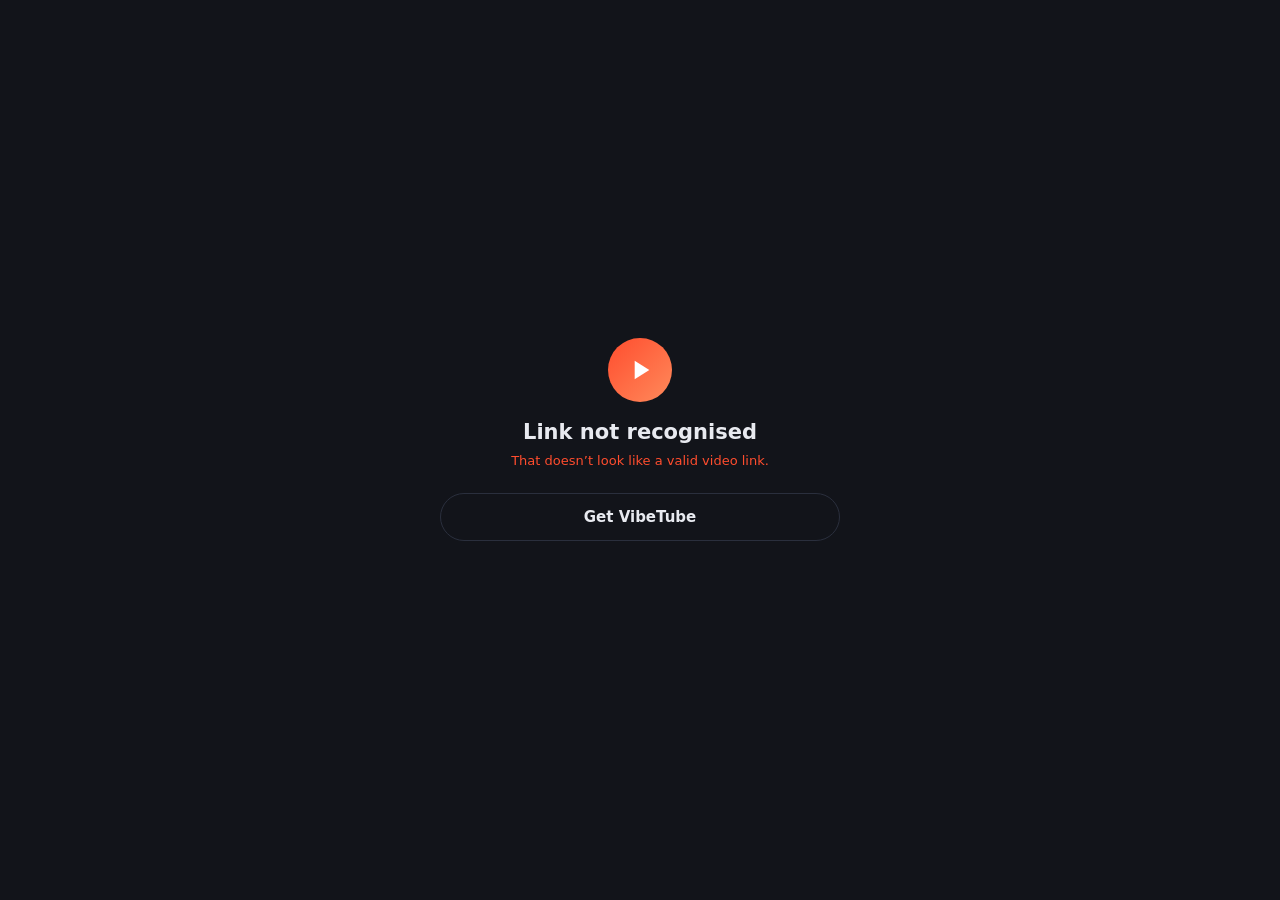
==== docs/w/index.html @ 4e47253e "feat: share VibeTube links that open directly in the app Sharing handed out https://youtu.be/<id>, s" ====
<!doctype html>
<html lang="en">
<head>
<meta charset="utf-8">
<meta name="viewport" content="width=device-width, initial-scale=1, viewport-fit=cover">
<title>Open in VibeTube</title>
<meta name="robots" content="noindex">

<meta property="og:title" content="Watch on VibeTube">
<meta property="og:description" content="Open this video in VibeTube.">
<meta property="og:type" content="video.other">
<meta name="theme-color" content="#12141a">

<style>
  :root { --bg:#12141a; --surface:#1a1d26; --text:#e8eaf0; --muted:#8b93a7;
          --primary:#ff4d2e; --border:#2a2f3d; }
  * { box-sizing:border-box; }
  body { margin:0; min-height:100dvh; background:var(--bg); color:var(--text);
         font-family:system-ui,-apple-system,"Segoe UI",Roboto,sans-serif;
         display:grid; place-items:center; padding:24px; }
  .card { width:100%; max-width:400px; text-align:center; }
  .logo { width:64px; height:64px; border-radius:50%; margin:0 auto 18px;
          background:linear-gradient(135deg,var(--primary),#ff8a5b);
          display:grid; place-items:center; }
  .logo svg { width:32px; height:32px; fill:#fff; }
  h1 { font-size:21px; margin:0 0 6px; }
  p  { color:var(--muted); font-size:14px; line-height:1.5; margin:0 0 22px; }
  .thumb { width:100%; aspect-ratio:16/9; border-radius:12px; margin-bottom:20px;
           background:#000 center/cover no-repeat; border:1px solid var(--border);
           display:none; }
  .btn { display:block; width:100%; padding:14px 18px; border-radius:26px;
         font-size:15px; font-weight:700; text-decoration:none; border:0;
         cursor:pointer; margin-bottom:10px; font-family:inherit; }
  .primary { background:var(--primary); color:#fff; }
  .ghost { background:transparent; color:var(--text); border:1px solid var(--border); }
  .hint { font-size:12px; color:var(--muted); margin-top:16px; }
  .hint code { background:var(--surface); padding:2px 6px; border-radius:5px;
               font-size:11px; word-break:break-all; }
  .err { color:var(--primary); font-size:13px; }
</style>
</head>
<body>
<div class="card">
  <div class="logo" aria-hidden="true">
    <svg viewBox="0 0 24 24"><path d="M8 5v14l11-7z"/></svg>
  </div>

  <h1 id="title">Opening in VibeTube…</h1>
  <p id="sub">If the app doesn’t open automatically, tap below.</p>

  <div class="thumb" id="thumb"></div>

  <a class="btn primary" id="open" href="#">Open in VibeTube</a>
  <a class="btn ghost" id="get"
     href="https://github.com/Code-Stride/VibeTube/releases/latest">
     Get VibeTube</a>

  <p class="hint" id="hint"></p>
</div>

<script>
(function () {
  // /VibeTube/w/<id> — also accept ?v=<id> so hand-written links work.
  var parts = location.pathname.split('/').filter(Boolean);
  var i = parts.indexOf('w');
  var id = (i !== -1 && parts[i + 1]) ? parts[i + 1]
         : new URLSearchParams(location.search).get('v') || '';

  var valid = /^[A-Za-z0-9_-]{11}$/.test(id);
  var titleEl = document.getElementById('title');
  var subEl   = document.getElementById('sub');
  var openEl  = document.getElementById('open');
  var hintEl  = document.getElementById('hint');

  if (!valid) {
    titleEl.textContent = 'Link not recognised';
    subEl.innerHTML = '<span class="err">That doesn\u2019t look like a valid ' +
                      'video link.</span>';
    openEl.style.display = 'none';
    return;
  }

  // Thumbnail gives the page something to show while the app launches.
  var thumb = document.getElementById('thumb');
  thumb.style.backgroundImage =
    'url("https://i.ytimg.com/vi/' + id + '/hqdefault.jpg")';
  thumb.style.display = 'block';

  var deep = 'vibetube://watch?v=' + id;
  openEl.href = deep;
  hintEl.innerHTML = 'Video ID <code>' + id + '</code>';

  // On Android the App Link should have opened the app before this page ever
  // rendered. Reaching here usually means it isn't installed (or the link was
  // opened in an in-app browser that bypasses App Links), so try the custom
  // scheme once, then settle into the install prompt.
  var isAndroid = /android/i.test(navigator.userAgent);
  if (isAndroid) {
    var t = setTimeout(function () {
      titleEl.textContent = 'VibeTube isn\u2019t installed';
      subEl.textContent = 'Install VibeTube to watch this video in the app.';
    }, 1500);
    // If we get backgrounded, the app opened — cancel the fallback copy.
    document.addEventListener('visibilitychange', function () {
      if (document.hidden) clearTimeout(t);
    });
    location.href = deep;
  } else {
    titleEl.textContent = 'Watch in VibeTube';
    subEl.textContent = 'VibeTube is an Android app. Open this link on your ' +
                        'phone, or install it below.';
  }
})();
</script>
</body>
</html>
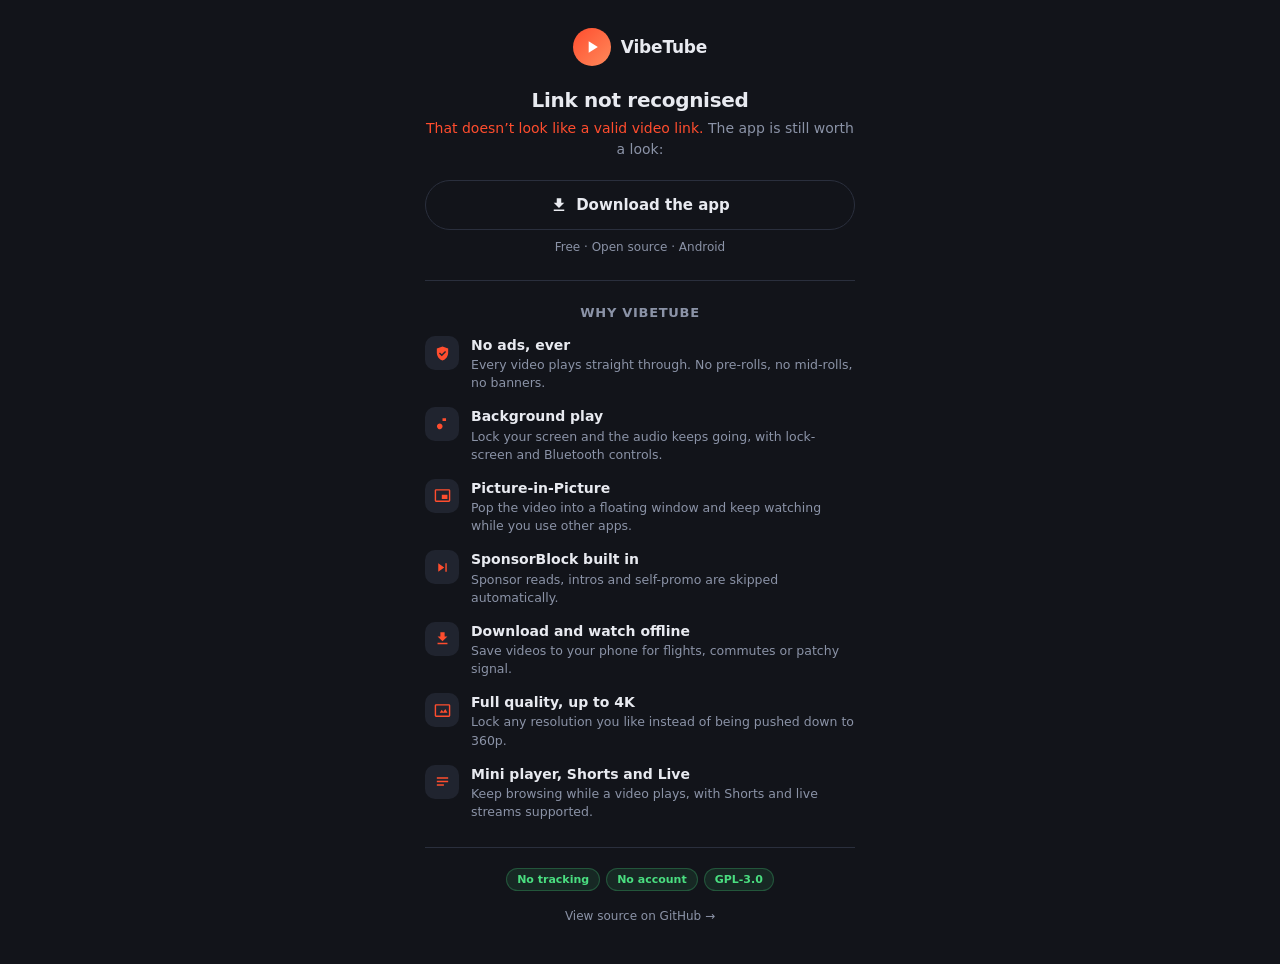
==== commit 3bd82685: "docs: pitch the app on the watch link page Someone tapping a shared VibeTube link without the app in" ====
--- a/docs/w/index.html
+++ b/docs/w/index.html
@@ -3,59 +3,156 @@
 <head>
 <meta charset="utf-8">
 <meta name="viewport" content="width=device-width, initial-scale=1, viewport-fit=cover">
-<title>Open in VibeTube</title>
+<title>Watch on VibeTube</title>
 <meta name="robots" content="noindex">
 
 <meta property="og:title" content="Watch on VibeTube">
-<meta property="og:description" content="Open this video in VibeTube.">
+<meta property="og:description" content="Ad-free YouTube with background play, PiP, SponsorBlock and downloads. Free and open source.">
 <meta property="og:type" content="video.other">
 <meta name="theme-color" content="#12141a">
 
 <style>
-  :root { --bg:#12141a; --surface:#1a1d26; --text:#e8eaf0; --muted:#8b93a7;
-          --primary:#ff4d2e; --border:#2a2f3d; }
+  :root { --bg:#12141a; --surface:#1a1d26; --surface2:#20242f; --text:#e8eaf0;
+          --muted:#8b93a7; --primary:#ff4d2e; --accent:#ff8a5b;
+          --border:#2a2f3d; --green:#4ade80; }
   * { box-sizing:border-box; }
-  body { margin:0; min-height:100dvh; background:var(--bg); color:var(--text);
+  body { margin:0; background:var(--bg); color:var(--text);
          font-family:system-ui,-apple-system,"Segoe UI",Roboto,sans-serif;
-         display:grid; place-items:center; padding:24px; }
-  .card { width:100%; max-width:400px; text-align:center; }
-  .logo { width:64px; height:64px; border-radius:50%; margin:0 auto 18px;
-          background:linear-gradient(135deg,var(--primary),#ff8a5b);
-          display:grid; place-items:center; }
-  .logo svg { width:32px; height:32px; fill:#fff; }
-  h1 { font-size:21px; margin:0 0 6px; }
-  p  { color:var(--muted); font-size:14px; line-height:1.5; margin:0 0 22px; }
-  .thumb { width:100%; aspect-ratio:16/9; border-radius:12px; margin-bottom:20px;
+         padding:28px 20px 40px; -webkit-font-smoothing:antialiased; }
+  .wrap { width:100%; max-width:430px; margin:0 auto; }
+
+  .brand { display:flex; align-items:center; gap:10px; justify-content:center;
+           margin-bottom:22px; }
+  .logo { width:38px; height:38px; border-radius:50%;
+          background:linear-gradient(135deg,var(--primary),var(--accent));
+          display:grid; place-items:center; flex:none; }
+  .logo svg { width:20px; height:20px; fill:#fff; }
+  .brand b { font-size:17px; letter-spacing:-.2px; }
+
+  .thumb { width:100%; aspect-ratio:16/9; border-radius:14px; margin-bottom:18px;
            background:#000 center/cover no-repeat; border:1px solid var(--border);
-           display:none; }
-  .btn { display:block; width:100%; padding:14px 18px; border-radius:26px;
-         font-size:15px; font-weight:700; text-decoration:none; border:0;
-         cursor:pointer; margin-bottom:10px; font-family:inherit; }
+           display:none; position:relative; overflow:hidden; }
+  .thumb::after { content:""; position:absolute; inset:0;
+                  background:radial-gradient(circle at 50% 50%,transparent 40%,rgba(0,0,0,.45)); }
+  .play { position:absolute; inset:0; margin:auto; width:54px; height:54px;
+          border-radius:50%; background:rgba(0,0,0,.55); display:grid;
+          place-items:center; z-index:2; backdrop-filter:blur(2px); }
+  .play svg { width:26px; height:26px; fill:#fff; margin-left:3px; }
+
+  h1 { font-size:20px; margin:0 0 6px; text-align:center; letter-spacing:-.3px; }
+  .sub { color:var(--muted); font-size:14px; line-height:1.5; margin:0 0 20px;
+         text-align:center; }
+
+  .btn { display:flex; align-items:center; justify-content:center; gap:8px;
+         width:100%; padding:15px 18px; border-radius:26px; font-size:15px;
+         font-weight:700; text-decoration:none; border:0; cursor:pointer;
+         margin-bottom:10px; font-family:inherit; }
   .primary { background:var(--primary); color:#fff; }
+  .primary:active { background:#e63e20; }
   .ghost { background:transparent; color:var(--text); border:1px solid var(--border); }
-  .hint { font-size:12px; color:var(--muted); margin-top:16px; }
-  .hint code { background:var(--surface); padding:2px 6px; border-radius:5px;
-               font-size:11px; word-break:break-all; }
-  .err { color:var(--primary); font-size:13px; }
+  .btn svg { width:18px; height:18px; fill:currentColor; }
+  .meta { text-align:center; font-size:12px; color:var(--muted); margin:0 0 26px; }
+
+  .why { border-top:1px solid var(--border); padding-top:24px; }
+  .why h2 { font-size:13px; text-transform:uppercase; letter-spacing:.7px;
+            color:var(--muted); margin:0 0 16px; text-align:center;
+            font-weight:700; }
+  .feat { display:flex; gap:12px; align-items:flex-start; margin-bottom:15px; }
+  .fi { width:34px; height:34px; border-radius:10px; background:var(--surface2);
+        display:grid; place-items:center; flex:none; }
+  .fi svg { width:17px; height:17px; fill:var(--primary); }
+  .ft { font-size:14px; font-weight:650; margin:0 0 2px; line-height:1.3; }
+  .fd { font-size:12.5px; color:var(--muted); margin:0; line-height:1.45; }
+
+  .foot { margin-top:26px; padding-top:20px; border-top:1px solid var(--border);
+          text-align:center; }
+  .badges { display:flex; gap:6px; justify-content:center; flex-wrap:wrap;
+            margin-bottom:14px; }
+  .badge { font-size:11px; color:var(--green); background:rgba(74,222,128,.1);
+           border:1px solid rgba(74,222,128,.25); padding:4px 10px;
+           border-radius:20px; font-weight:600; }
+  .foot a { color:var(--muted); font-size:12px; text-decoration:none; }
+  .foot a:hover { color:var(--text); }
+  .err { color:var(--primary); }
 </style>
 </head>
 <body>
-<div class="card">
-  <div class="logo" aria-hidden="true">
+<div class="wrap">
+
+  <div class="brand">
+    <div class="logo" aria-hidden="true">
+      <svg viewBox="0 0 24 24"><path d="M8 5v14l11-7z"/></svg>
+    </div>
+    <b>VibeTube</b>
+  </div>
+
+  <div class="thumb" id="thumb">
+    <div class="play" aria-hidden="true">
+      <svg viewBox="0 0 24 24"><path d="M8 5v14l11-7z"/></svg>
+    </div>
+  </div>
+
+  <h1 id="title">Opening in VibeTube…</h1>
+  <p class="sub" id="sub">If the app doesn’t open automatically, tap below.</p>
+
+  <a class="btn primary" id="open" href="#">
     <svg viewBox="0 0 24 24"><path d="M8 5v14l11-7z"/></svg>
+    Open in VibeTube
+  </a>
+  <a class="btn ghost js-apk" id="get"
+     href="https://github.com/Code-Stride/VibeTube/releases/latest">
+    <svg viewBox="0 0 24 24"><path d="M5 20h14v-2H5v2zM19 9h-4V3H9v6H5l7 7 7-7z"/></svg>
+    <span id="getLabel">Download the app</span>
+  </a>
+  <p class="meta" id="meta">Free · Open source · Android</p>
+
+  <section class="why">
+    <h2>Why VibeTube</h2>
+
+    <div class="feat">
+      <div class="fi"><svg viewBox="0 0 24 24"><path d="M12 2L4 5v6c0 5 3.4 9.7 8 11 4.6-1.3 8-6 8-11V5l-8-3zm-1 14l-4-4 1.4-1.4L11 13.2l4.6-4.6L17 10l-6 6z"/></svg></div>
+      <div><p class="ft">No ads, ever</p><p class="fd">Every video plays straight through. No pre-rolls, no mid-rolls, no banners.</p></div>
+    </div>
+
+    <div class="feat">
+      <div class="fi"><svg viewBox="0 0 24 24"><path d="M12 3v10.6a4 4 0 100 2V7h5V3h-5z"/></svg></div>
+      <div><p class="ft">Background play</p><p class="fd">Lock your screen and the audio keeps going, with lock-screen and Bluetooth controls.</p></div>
+    </div>
+
+    <div class="feat">
+      <div class="fi"><svg viewBox="0 0 24 24"><path d="M19 11h-8v6h8v-6zm4 8V5a2 2 0 00-2-2H3a2 2 0 00-2 2v14a2 2 0 002 2h18a2 2 0 002-2zm-2 .02H3V4.98h18v14.04z"/></svg></div>
+      <div><p class="ft">Picture-in-Picture</p><p class="fd">Pop the video into a floating window and keep watching while you use other apps.</p></div>
+    </div>
+
+    <div class="feat">
+      <div class="fi"><svg viewBox="0 0 24 24"><path d="M6 18l8.5-6L6 6v12zM16 6v12h2V6h-2z"/></svg></div>
+      <div><p class="ft">SponsorBlock built in</p><p class="fd">Sponsor reads, intros and self-promo are skipped automatically.</p></div>
+    </div>
+
+    <div class="feat">
+      <div class="fi"><svg viewBox="0 0 24 24"><path d="M5 20h14v-2H5v2zM19 9h-4V3H9v6H5l7 7 7-7z"/></svg></div>
+      <div><p class="ft">Download and watch offline</p><p class="fd">Save videos to your phone for flights, commutes or patchy signal.</p></div>
+    </div>
+
+    <div class="feat">
+      <div class="fi"><svg viewBox="0 0 24 24"><path d="M21 3H3a2 2 0 00-2 2v14a2 2 0 002 2h18a2 2 0 002-2V5a2 2 0 00-2-2zm0 16H3V5h18v14zM8 15l3-4 2 3 3-4 3 5H8z"/></svg></div>
+      <div><p class="ft">Full quality, up to 4K</p><p class="fd">Lock any resolution you like instead of being pushed down to 360p.</p></div>
+    </div>
+
+    <div class="feat">
+      <div class="fi"><svg viewBox="0 0 24 24"><path d="M4 6h16v2H4V6zm0 5h16v2H4v-2zm0 5h10v2H4v-2z"/></svg></div>
+      <div><p class="ft">Mini player, Shorts and Live</p><p class="fd">Keep browsing while a video plays, with Shorts and live streams supported.</p></div>
+    </div>
+  </section>
+
+  <div class="foot">
+    <div class="badges">
+      <span class="badge">No tracking</span>
+      <span class="badge">No account</span>
+      <span class="badge">GPL-3.0</span>
+    </div>
+    <a href="https://github.com/Code-Stride/VibeTube">View source on GitHub →</a>
   </div>
-
-  <h1 id="title">Opening in VibeTube…</h1>
-  <p id="sub">If the app doesn’t open automatically, tap below.</p>
-
-  <div class="thumb" id="thumb"></div>
-
-  <a class="btn primary" id="open" href="#">Open in VibeTube</a>
-  <a class="btn ghost" id="get"
-     href="https://github.com/Code-Stride/VibeTube/releases/latest">
-     Get VibeTube</a>
-
-  <p class="hint" id="hint"></p>
 </div>
 
 <script>
@@ -70,46 +167,65 @@
   var titleEl = document.getElementById('title');
   var subEl   = document.getElementById('sub');
   var openEl  = document.getElementById('open');
-  var hintEl  = document.getElementById('hint');
+  var getLbl  = document.getElementById('getLabel');
 
   if (!valid) {
     titleEl.textContent = 'Link not recognised';
     subEl.innerHTML = '<span class="err">That doesn\u2019t look like a valid ' +
-                      'video link.</span>';
+                      'video link.</span> The app is still worth a look:';
     openEl.style.display = 'none';
-    return;
+  } else {
+    var thumb = document.getElementById('thumb');
+    thumb.style.backgroundImage =
+      'url("https://i.ytimg.com/vi/' + id + '/hqdefault.jpg")';
+    thumb.style.display = 'block';
+
+    var deep = 'vibetube://watch?v=' + id;
+    openEl.href = deep;
+
+    // On Android the App Link should have opened the app before this page
+    // rendered. Reaching here usually means it isn't installed, so try the
+    // custom scheme once then settle into the install pitch.
+    if (/android/i.test(navigator.userAgent)) {
+      var t = setTimeout(function () {
+        titleEl.textContent = 'Watch this in VibeTube';
+        subEl.textContent = 'VibeTube plays it ad-free, in the background, ' +
+                            'and lets you save it offline.';
+      }, 1500);
+      document.addEventListener('visibilitychange', function () {
+        if (document.hidden) clearTimeout(t);   // app opened
+      });
+      location.href = deep;
+    } else {
+      titleEl.textContent = 'Watch this in VibeTube';
+      subEl.textContent = 'VibeTube is an Android app. Open this link on ' +
+                          'your phone, or grab the APK below.';
+    }
   }
 
-  // Thumbnail gives the page something to show while the app launches.
-  var thumb = document.getElementById('thumb');
-  thumb.style.backgroundImage =
-    'url("https://i.ytimg.com/vi/' + id + '/hqdefault.jpg")';
-  thumb.style.display = 'block';
-
-  var deep = 'vibetube://watch?v=' + id;
-  openEl.href = deep;
-  hintEl.innerHTML = 'Video ID <code>' + id + '</code>';
-
-  // On Android the App Link should have opened the app before this page ever
-  // rendered. Reaching here usually means it isn't installed (or the link was
-  // opened in an in-app browser that bypasses App Links), so try the custom
-  // scheme once, then settle into the install prompt.
-  var isAndroid = /android/i.test(navigator.userAgent);
-  if (isAndroid) {
-    var t = setTimeout(function () {
-      titleEl.textContent = 'VibeTube isn\u2019t installed';
-      subEl.textContent = 'Install VibeTube to watch this video in the app.';
-    }, 1500);
-    // If we get backgrounded, the app opened — cancel the fallback copy.
-    document.addEventListener('visibilitychange', function () {
-      if (document.hidden) clearTimeout(t);
-    });
-    location.href = deep;
-  } else {
-    titleEl.textContent = 'Watch in VibeTube';
-    subEl.textContent = 'VibeTube is an Android app. Open this link on your ' +
-                        'phone, or install it below.';
-  }
+  // Point the button at the actual APK rather than the releases page, so it
+  // is one tap instead of three. Mirrors the main site's resolver.
+  fetch('https://api.github.com/repos/Code-Stride/VibeTube/releases?per_page=20')
+    .then(function (r) { return r.json(); })
+    .then(function (rs) {
+      if (!Array.isArray(rs)) return;
+      for (var j = 0; j < rs.length; j++) {
+        var a = (rs[j].assets || []).filter(function (x) {
+          return /\.apk$/i.test(x.name);
+        })[0];
+        if (a) {
+          var el = document.getElementById('get');
+          el.href = a.browser_download_url;
+          el.setAttribute('download', a.name);
+          getLbl.textContent = 'Download APK';
+          document.getElementById('meta').textContent =
+            rs[j].tag_name + ' · ' + (a.size / 1048576).toFixed(0) +
+            ' MB · Free · Open source';
+          return;
+        }
+      }
+    })
+    .catch(function () { /* keep the releases-page fallback */ });
 })();
 </script>
 </body>
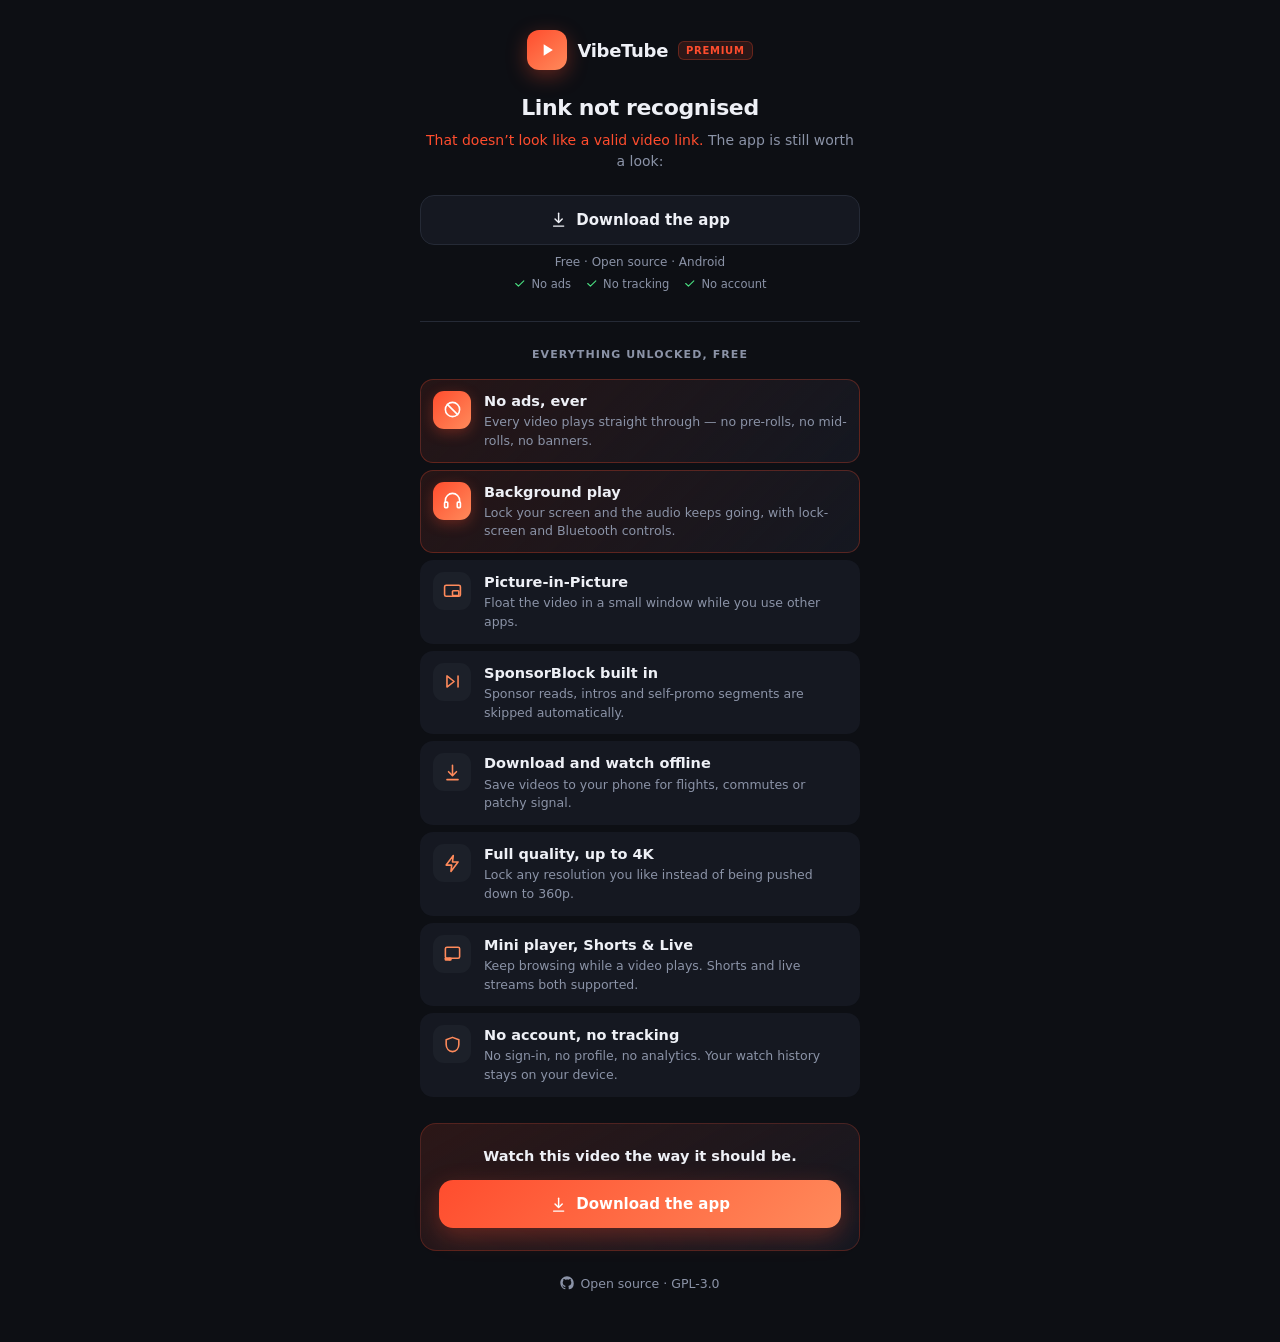
==== commit 5414a6f7: "docs: rebuild the watch page with the site's SVG icon set The page I added last used inline filled-p" ====
--- a/docs/w/index.html
+++ b/docs/w/index.html
@@ -7,151 +7,229 @@
 <meta name="robots" content="noindex">
 
 <meta property="og:title" content="Watch on VibeTube">
-<meta property="og:description" content="Ad-free YouTube with background play, PiP, SponsorBlock and downloads. Free and open source.">
+<meta property="og:description" content="Ad-free YouTube with background play, PiP, SponsorBlock and offline downloads. Free and open source.">
 <meta property="og:type" content="video.other">
-<meta name="theme-color" content="#12141a">
+<meta name="theme-color" content="#0d0f14">
 
 <style>
-  :root { --bg:#12141a; --surface:#1a1d26; --surface2:#20242f; --text:#e8eaf0;
-          --muted:#8b93a7; --primary:#ff4d2e; --accent:#ff8a5b;
-          --border:#2a2f3d; --green:#4ade80; }
-  * { box-sizing:border-box; }
-  body { margin:0; background:var(--bg); color:var(--text);
-         font-family:system-ui,-apple-system,"Segoe UI",Roboto,sans-serif;
-         padding:28px 20px 40px; -webkit-font-smoothing:antialiased; }
-  .wrap { width:100%; max-width:430px; margin:0 auto; }
-
-  .brand { display:flex; align-items:center; gap:10px; justify-content:center;
-           margin-bottom:22px; }
-  .logo { width:38px; height:38px; border-radius:50%;
-          background:linear-gradient(135deg,var(--primary),var(--accent));
-          display:grid; place-items:center; flex:none; }
-  .logo svg { width:20px; height:20px; fill:#fff; }
-  .brand b { font-size:17px; letter-spacing:-.2px; }
-
-  .thumb { width:100%; aspect-ratio:16/9; border-radius:14px; margin-bottom:18px;
-           background:#000 center/cover no-repeat; border:1px solid var(--border);
-           display:none; position:relative; overflow:hidden; }
-  .thumb::after { content:""; position:absolute; inset:0;
-                  background:radial-gradient(circle at 50% 50%,transparent 40%,rgba(0,0,0,.45)); }
-  .play { position:absolute; inset:0; margin:auto; width:54px; height:54px;
-          border-radius:50%; background:rgba(0,0,0,.55); display:grid;
-          place-items:center; z-index:2; backdrop-filter:blur(2px); }
-  .play svg { width:26px; height:26px; fill:#fff; margin-left:3px; }
-
-  h1 { font-size:20px; margin:0 0 6px; text-align:center; letter-spacing:-.3px; }
-  .sub { color:var(--muted); font-size:14px; line-height:1.5; margin:0 0 20px;
-         text-align:center; }
-
-  .btn { display:flex; align-items:center; justify-content:center; gap:8px;
-         width:100%; padding:15px 18px; border-radius:26px; font-size:15px;
-         font-weight:700; text-decoration:none; border:0; cursor:pointer;
-         margin-bottom:10px; font-family:inherit; }
-  .primary { background:var(--primary); color:#fff; }
-  .primary:active { background:#e63e20; }
-  .ghost { background:transparent; color:var(--text); border:1px solid var(--border); }
-  .btn svg { width:18px; height:18px; fill:currentColor; }
-  .meta { text-align:center; font-size:12px; color:var(--muted); margin:0 0 26px; }
-
-  .why { border-top:1px solid var(--border); padding-top:24px; }
-  .why h2 { font-size:13px; text-transform:uppercase; letter-spacing:.7px;
-            color:var(--muted); margin:0 0 16px; text-align:center;
-            font-weight:700; }
-  .feat { display:flex; gap:12px; align-items:flex-start; margin-bottom:15px; }
-  .fi { width:34px; height:34px; border-radius:10px; background:var(--surface2);
-        display:grid; place-items:center; flex:none; }
-  .fi svg { width:17px; height:17px; fill:var(--primary); }
-  .ft { font-size:14px; font-weight:650; margin:0 0 2px; line-height:1.3; }
-  .fd { font-size:12.5px; color:var(--muted); margin:0; line-height:1.45; }
-
-  .foot { margin-top:26px; padding-top:20px; border-top:1px solid var(--border);
-          text-align:center; }
-  .badges { display:flex; gap:6px; justify-content:center; flex-wrap:wrap;
-            margin-bottom:14px; }
-  .badge { font-size:11px; color:var(--green); background:rgba(74,222,128,.1);
-           border:1px solid rgba(74,222,128,.25); padding:4px 10px;
-           border-radius:20px; font-weight:600; }
-  .foot a { color:var(--muted); font-size:12px; text-decoration:none; }
-  .foot a:hover { color:var(--text); }
-  .err { color:var(--primary); }
+  :root{
+    --bg:#0d0f14; --surface:#151821; --surface2:#1c2029; --text:#eef0f6;
+    --muted:#8b93a7; --primary:#ff4d2e; --primary2:#ff8a5b; --border:#252a36;
+    --green:#4ade80;
+  }
+  *{box-sizing:border-box}
+  html{-webkit-text-size-adjust:100%}
+  body{
+    margin:0; background:var(--bg); color:var(--text);
+    font-family:system-ui,-apple-system,"Segoe UI",Roboto,sans-serif;
+    -webkit-font-smoothing:antialiased; padding:0 20px 48px;
+    position:relative; overflow-x:hidden;
+  }
+  /* Ambient glow so the page doesn't read as a flat dark rectangle. */
+  body::before{
+    content:""; position:fixed; inset:-30% -30% auto -30%; height:70vh; z-index:-1;
+    background:
+      radial-gradient(48% 42% at 50% 0%, rgba(255,77,46,.16), transparent 70%),
+      radial-gradient(38% 36% at 85% 8%, rgba(255,138,91,.10), transparent 70%);
+    pointer-events:none;
+  }
+  .wrap{width:100%; max-width:440px; margin:0 auto; padding-top:30px}
+
+  .icon{width:1.15em;height:1.15em;display:inline-block;vertical-align:-.15em;
+        fill:none;stroke:currentColor;stroke-width:2;stroke-linecap:round;
+        stroke-linejoin:round;flex:0 0 auto}
+  .icon-fill{fill:currentColor;stroke:none}
+
+  /* ---- brand ---- */
+  .brand{display:flex;align-items:center;gap:10px;justify-content:center;
+         margin-bottom:24px}
+  .brand-mark{width:40px;height:40px;border-radius:12px;flex:none;
+    background:linear-gradient(140deg,var(--primary),var(--primary2));
+    display:grid;place-items:center;color:#fff;
+    box-shadow:0 6px 20px rgba(255,77,46,.34)}
+  .brand-mark .icon{width:20px;height:20px}
+  .brand b{font-size:18px;letter-spacing:-.3px}
+  .brand .tag{font-size:10px;font-weight:800;letter-spacing:.7px;
+    color:var(--primary);background:rgba(255,77,46,.13);
+    border:1px solid rgba(255,77,46,.28);padding:3px 7px;border-radius:6px}
+
+  /* ---- video card ---- */
+  .vid{position:relative;width:100%;aspect-ratio:16/9;border-radius:16px;
+    overflow:hidden;border:1px solid var(--border);background:#000 center/cover no-repeat;
+    margin-bottom:20px;display:none;box-shadow:0 16px 40px rgba(0,0,0,.5)}
+  .vid::after{content:"";position:absolute;inset:0;
+    background:linear-gradient(180deg,transparent 45%,rgba(0,0,0,.55))}
+  .vid .play{position:absolute;inset:0;margin:auto;width:58px;height:58px;
+    border-radius:50%;background:rgba(13,15,20,.62);border:1px solid rgba(255,255,255,.16);
+    display:grid;place-items:center;z-index:2;color:#fff;backdrop-filter:blur(3px)}
+  .vid .play .icon{width:22px;height:22px;margin-left:3px}
+
+  h1{font-size:22px;line-height:1.25;margin:0 0 8px;text-align:center;
+     letter-spacing:-.4px}
+  .sub{color:var(--muted);font-size:14px;line-height:1.55;margin:0 0 22px;
+       text-align:center}
+
+  /* ---- buttons ---- */
+  .btn{display:flex;align-items:center;justify-content:center;gap:9px;width:100%;
+    padding:15px 18px;border-radius:14px;font-size:15px;font-weight:700;
+    text-decoration:none;border:0;cursor:pointer;margin-bottom:10px;
+    font-family:inherit;transition:transform .12s ease,filter .12s ease}
+  .btn:active{transform:scale(.985)}
+  .btn .icon{width:1.15em;height:1.15em}
+  .primary{background:linear-gradient(135deg,var(--primary),var(--primary2));
+    color:#fff;box-shadow:0 8px 24px rgba(255,77,46,.3)}
+  .ghost{background:var(--surface);color:var(--text);border:1px solid var(--border)}
+  .meta{text-align:center;font-size:12px;color:var(--muted);margin:0 0 8px}
+
+  .trust{display:flex;gap:14px;justify-content:center;flex-wrap:wrap;
+    margin:0 0 30px;font-size:11.5px;color:var(--muted)}
+  .trust span{display:inline-flex;align-items:center;gap:5px}
+  .trust .icon{width:13px;height:13px;color:var(--green)}
+
+  /* ---- features ---- */
+  .why{border-top:1px solid var(--border);padding-top:26px}
+  .why h2{font-size:11px;text-transform:uppercase;letter-spacing:1.1px;
+    color:var(--muted);margin:0 0 18px;text-align:center;font-weight:800}
+  .feat{display:flex;gap:13px;align-items:flex-start;padding:11px 12px;
+    border-radius:13px;margin-bottom:7px;background:var(--surface);
+    border:1px solid transparent}
+  .feat.hero{border-color:rgba(255,77,46,.28);
+    background:linear-gradient(135deg,rgba(255,77,46,.10),var(--surface))}
+  .ico{width:38px;height:38px;border-radius:11px;background:var(--surface2);
+    display:grid;place-items:center;flex:none;color:var(--primary2)}
+  .feat.hero .ico{background:linear-gradient(135deg,var(--primary),var(--primary2));
+    color:#fff;box-shadow:0 4px 14px rgba(255,77,46,.3)}
+  .ico .icon{width:19px;height:19px}
+  .ft{font-size:14.5px;font-weight:680;margin:1px 0 3px;line-height:1.25}
+  .fd{font-size:12.5px;color:var(--muted);margin:0;line-height:1.5}
+
+  /* ---- closing ---- */
+  .cta{margin-top:26px;padding:22px 18px;border-radius:16px;text-align:center;
+    background:linear-gradient(150deg,rgba(255,77,46,.13),var(--surface));
+    border:1px solid rgba(255,77,46,.22)}
+  .cta p{margin:0 0 14px;font-size:14.5px;font-weight:650;line-height:1.4}
+  .cta .btn{margin-bottom:0}
+
+  .foot{margin-top:24px;text-align:center}
+  .foot a{color:var(--muted);font-size:12.5px;text-decoration:none;
+    display:inline-flex;align-items:center;gap:6px}
+  .foot a:hover{color:var(--text)}
+  .foot .icon{width:14px;height:14px}
+  .err{color:var(--primary)}
 </style>
 </head>
 <body>
+
+<svg xmlns="http://www.w3.org/2000/svg" style="display:none" aria-hidden="true">
+  <symbol id="i-play" viewBox="0 0 24 24"><polygon class="icon-fill" points="8,5 19,12 8,19"/></symbol>
+  <symbol id="i-download" viewBox="0 0 24 24"><path d="M12 3v12"/><path d="m7 11 5 5 5-5"/><path d="M5 21h14"/></symbol>
+  <symbol id="i-ban" viewBox="0 0 24 24"><circle cx="12" cy="12" r="9"/><path d="M5.5 5.5 18.5 18.5"/></symbol>
+  <symbol id="i-headphones" viewBox="0 0 24 24"><path d="M3 14v-2a9 9 0 0 1 18 0v2"/><rect x="2" y="14" width="4" height="7" rx="1"/><rect x="18" y="14" width="4" height="7" rx="1"/></symbol>
+  <symbol id="i-pip" viewBox="0 0 24 24"><rect x="2" y="4" width="20" height="14" rx="2"/><rect x="12" y="11" width="8" height="6" rx="1"/></symbol>
+  <symbol id="i-skip" viewBox="0 0 24 24"><path d="M5 5v14l9-7-9-7z"/><path d="M19 5v14"/></symbol>
+  <symbol id="i-zap" viewBox="0 0 24 24"><path d="M13 2 4 14h7l-1 8 9-12h-7l1-8z"/></symbol>
+  <symbol id="i-panel" viewBox="0 0 24 24"><rect x="3" y="4" width="18" height="14" rx="2"/><path d="M3 18h7v2H3z"/><path d="M8 18v2"/></symbol>
+  <symbol id="i-shield" viewBox="0 0 24 24"><path d="M12 3 4 6v6c0 5 3.5 8.5 8 9 4.5-.5 8-4 8-9V6l-8-3z"/></symbol>
+  <symbol id="i-check" viewBox="0 0 24 24"><path d="m5 12 5 5L20 7"/></symbol>
+  <symbol id="i-github" viewBox="0 0 24 24"><path class="icon-fill" d="M12 .5C5.73.5.5 5.73.5 12c0 5.08 3.29 9.39 7.86 10.91.58.1.79-.25.79-.56 0-.28-.01-1.02-.02-2-3.2.7-3.88-1.54-3.88-1.54-.53-1.34-1.28-1.7-1.28-1.7-1.05-.72.08-.7.08-.7 1.16.08 1.77 1.19 1.77 1.19 1.03 1.77 2.7 1.26 3.36.96.1-.75.4-1.26.73-1.55-2.55-.29-5.23-1.28-5.23-5.68 0-1.25.45-2.28 1.18-3.08-.12-.29-.51-1.46.11-3.04 0 0 .97-.31 3.18 1.18a11.1 11.1 0 0 1 2.9-.39c.98 0 1.97.13 2.9.39 2.2-1.49 3.17-1.18 3.17-1.18.62 1.58.23 2.75.12 3.04.74.8 1.18 1.83 1.18 3.08 0 4.41-2.69 5.39-5.25 5.67.41.36.78 1.06.78 2.14 0 1.55-.01 2.8-.01 3.18 0 .31.21.67.8.56A10.52 10.52 0 0 0 23.5 12C23.5 5.73 18.27.5 12 .5z"/></symbol>
+</svg>
+
 <div class="wrap">
 
   <div class="brand">
-    <div class="logo" aria-hidden="true">
-      <svg viewBox="0 0 24 24"><path d="M8 5v14l11-7z"/></svg>
-    </div>
+    <div class="brand-mark"><svg class="icon"><use href="#i-play"/></svg></div>
     <b>VibeTube</b>
-  </div>
-
-  <div class="thumb" id="thumb">
-    <div class="play" aria-hidden="true">
-      <svg viewBox="0 0 24 24"><path d="M8 5v14l11-7z"/></svg>
-    </div>
+    <span class="tag">PREMIUM</span>
+  </div>
+
+  <div class="vid" id="thumb">
+    <div class="play" aria-hidden="true"><svg class="icon"><use href="#i-play"/></svg></div>
   </div>
 
   <h1 id="title">Opening in VibeTube…</h1>
   <p class="sub" id="sub">If the app doesn’t open automatically, tap below.</p>
 
   <a class="btn primary" id="open" href="#">
-    <svg viewBox="0 0 24 24"><path d="M8 5v14l11-7z"/></svg>
-    Open in VibeTube
+    <svg class="icon"><use href="#i-play"/></svg> Open in VibeTube
   </a>
   <a class="btn ghost js-apk" id="get"
      href="https://github.com/Code-Stride/VibeTube/releases/latest">
-    <svg viewBox="0 0 24 24"><path d="M5 20h14v-2H5v2zM19 9h-4V3H9v6H5l7 7 7-7z"/></svg>
+    <svg class="icon"><use href="#i-download"/></svg>
     <span id="getLabel">Download the app</span>
   </a>
   <p class="meta" id="meta">Free · Open source · Android</p>
 
+  <div class="trust">
+    <span><svg class="icon"><use href="#i-check"/></svg> No ads</span>
+    <span><svg class="icon"><use href="#i-check"/></svg> No tracking</span>
+    <span><svg class="icon"><use href="#i-check"/></svg> No account</span>
+  </div>
+
   <section class="why">
-    <h2>Why VibeTube</h2>
-
-    <div class="feat">
-      <div class="fi"><svg viewBox="0 0 24 24"><path d="M12 2L4 5v6c0 5 3.4 9.7 8 11 4.6-1.3 8-6 8-11V5l-8-3zm-1 14l-4-4 1.4-1.4L11 13.2l4.6-4.6L17 10l-6 6z"/></svg></div>
-      <div><p class="ft">No ads, ever</p><p class="fd">Every video plays straight through. No pre-rolls, no mid-rolls, no banners.</p></div>
-    </div>
-
-    <div class="feat">
-      <div class="fi"><svg viewBox="0 0 24 24"><path d="M12 3v10.6a4 4 0 100 2V7h5V3h-5z"/></svg></div>
-      <div><p class="ft">Background play</p><p class="fd">Lock your screen and the audio keeps going, with lock-screen and Bluetooth controls.</p></div>
-    </div>
-
-    <div class="feat">
-      <div class="fi"><svg viewBox="0 0 24 24"><path d="M19 11h-8v6h8v-6zm4 8V5a2 2 0 00-2-2H3a2 2 0 00-2 2v14a2 2 0 002 2h18a2 2 0 002-2zm-2 .02H3V4.98h18v14.04z"/></svg></div>
-      <div><p class="ft">Picture-in-Picture</p><p class="fd">Pop the video into a floating window and keep watching while you use other apps.</p></div>
-    </div>
-
-    <div class="feat">
-      <div class="fi"><svg viewBox="0 0 24 24"><path d="M6 18l8.5-6L6 6v12zM16 6v12h2V6h-2z"/></svg></div>
-      <div><p class="ft">SponsorBlock built in</p><p class="fd">Sponsor reads, intros and self-promo are skipped automatically.</p></div>
-    </div>
-
-    <div class="feat">
-      <div class="fi"><svg viewBox="0 0 24 24"><path d="M5 20h14v-2H5v2zM19 9h-4V3H9v6H5l7 7 7-7z"/></svg></div>
-      <div><p class="ft">Download and watch offline</p><p class="fd">Save videos to your phone for flights, commutes or patchy signal.</p></div>
-    </div>
-
-    <div class="feat">
-      <div class="fi"><svg viewBox="0 0 24 24"><path d="M21 3H3a2 2 0 00-2 2v14a2 2 0 002 2h18a2 2 0 002-2V5a2 2 0 00-2-2zm0 16H3V5h18v14zM8 15l3-4 2 3 3-4 3 5H8z"/></svg></div>
-      <div><p class="ft">Full quality, up to 4K</p><p class="fd">Lock any resolution you like instead of being pushed down to 360p.</p></div>
-    </div>
-
-    <div class="feat">
-      <div class="fi"><svg viewBox="0 0 24 24"><path d="M4 6h16v2H4V6zm0 5h16v2H4v-2zm0 5h10v2H4v-2z"/></svg></div>
-      <div><p class="ft">Mini player, Shorts and Live</p><p class="fd">Keep browsing while a video plays, with Shorts and live streams supported.</p></div>
+    <h2>Everything unlocked, free</h2>
+
+    <div class="feat hero">
+      <div class="ico"><svg class="icon"><use href="#i-ban"/></svg></div>
+      <div><p class="ft">No ads, ever</p>
+      <p class="fd">Every video plays straight through — no pre-rolls, no mid-rolls, no banners.</p></div>
+    </div>
+
+    <div class="feat hero">
+      <div class="ico"><svg class="icon"><use href="#i-headphones"/></svg></div>
+      <div><p class="ft">Background play</p>
+      <p class="fd">Lock your screen and the audio keeps going, with lock-screen and Bluetooth controls.</p></div>
+    </div>
+
+    <div class="feat">
+      <div class="ico"><svg class="icon"><use href="#i-pip"/></svg></div>
+      <div><p class="ft">Picture-in-Picture</p>
+      <p class="fd">Float the video in a small window while you use other apps.</p></div>
+    </div>
+
+    <div class="feat">
+      <div class="ico"><svg class="icon"><use href="#i-skip"/></svg></div>
+      <div><p class="ft">SponsorBlock built in</p>
+      <p class="fd">Sponsor reads, intros and self-promo segments are skipped automatically.</p></div>
+    </div>
+
+    <div class="feat">
+      <div class="ico"><svg class="icon"><use href="#i-download"/></svg></div>
+      <div><p class="ft">Download and watch offline</p>
+      <p class="fd">Save videos to your phone for flights, commutes or patchy signal.</p></div>
+    </div>
+
+    <div class="feat">
+      <div class="ico"><svg class="icon"><use href="#i-zap"/></svg></div>
+      <div><p class="ft">Full quality, up to 4K</p>
+      <p class="fd">Lock any resolution you like instead of being pushed down to 360p.</p></div>
+    </div>
+
+    <div class="feat">
+      <div class="ico"><svg class="icon"><use href="#i-panel"/></svg></div>
+      <div><p class="ft">Mini player, Shorts &amp; Live</p>
+      <p class="fd">Keep browsing while a video plays. Shorts and live streams both supported.</p></div>
+    </div>
+
+    <div class="feat">
+      <div class="ico"><svg class="icon"><use href="#i-shield"/></svg></div>
+      <div><p class="ft">No account, no tracking</p>
+      <p class="fd">No sign-in, no profile, no analytics. Your watch history stays on your device.</p></div>
     </div>
   </section>
 
+  <div class="cta">
+    <p>Watch this video the way it should be.</p>
+    <a class="btn primary js-apk"
+       href="https://github.com/Code-Stride/VibeTube/releases/latest">
+      <svg class="icon"><use href="#i-download"/></svg>
+      <span class="js-apk-label">Download the app</span>
+    </a>
+  </div>
+
   <div class="foot">
-    <div class="badges">
-      <span class="badge">No tracking</span>
-      <span class="badge">No account</span>
-      <span class="badge">GPL-3.0</span>
-    </div>
-    <a href="https://github.com/Code-Stride/VibeTube">View source on GitHub →</a>
+    <a href="https://github.com/Code-Stride/VibeTube">
+      <svg class="icon"><use href="#i-github"/></svg> Open source · GPL-3.0
+    </a>
   </div>
 </div>
 
@@ -167,7 +245,6 @@
   var titleEl = document.getElementById('title');
   var subEl   = document.getElementById('sub');
   var openEl  = document.getElementById('open');
-  var getLbl  = document.getElementById('getLabel');
 
   if (!valid) {
     titleEl.textContent = 'Link not recognised';
@@ -185,12 +262,12 @@
 
     // On Android the App Link should have opened the app before this page
     // rendered. Reaching here usually means it isn't installed, so try the
-    // custom scheme once then settle into the install pitch.
+    // custom scheme once, then settle into the install pitch.
     if (/android/i.test(navigator.userAgent)) {
       var t = setTimeout(function () {
         titleEl.textContent = 'Watch this in VibeTube';
-        subEl.textContent = 'VibeTube plays it ad-free, in the background, ' +
-                            'and lets you save it offline.';
+        subEl.textContent = 'Ad-free, plays in the background, and you can ' +
+                            'save it to watch offline.';
       }, 1500);
       document.addEventListener('visibilitychange', function () {
         if (document.hidden) clearTimeout(t);   // app opened
@@ -203,8 +280,8 @@
     }
   }
 
-  // Point the button at the actual APK rather than the releases page, so it
-  // is one tap instead of three. Mirrors the main site's resolver.
+  // Point downloads at the actual APK rather than the releases list, so it is
+  // one tap instead of three. Mirrors the resolver on the main site.
   fetch('https://api.github.com/repos/Code-Stride/VibeTube/releases?per_page=20')
     .then(function (r) { return r.json(); })
     .then(function (rs) {
@@ -213,16 +290,19 @@
         var a = (rs[j].assets || []).filter(function (x) {
           return /\.apk$/i.test(x.name);
         })[0];
-        if (a) {
-          var el = document.getElementById('get');
+        if (!a) continue;
+        document.querySelectorAll('a.js-apk').forEach(function (el) {
           el.href = a.browser_download_url;
           el.setAttribute('download', a.name);
-          getLbl.textContent = 'Download APK';
-          document.getElementById('meta').textContent =
-            rs[j].tag_name + ' · ' + (a.size / 1048576).toFixed(0) +
-            ' MB · Free · Open source';
-          return;
-        }
+        });
+        document.getElementById('getLabel').textContent = 'Download APK';
+        document.querySelectorAll('.js-apk-label').forEach(function (el) {
+          el.textContent = 'Download APK · free';
+        });
+        document.getElementById('meta').textContent =
+          rs[j].tag_name + ' · ' + (a.size / 1048576).toFixed(0) +
+          ' MB · Android 7+';
+        return;
       }
     })
     .catch(function () { /* keep the releases-page fallback */ });
